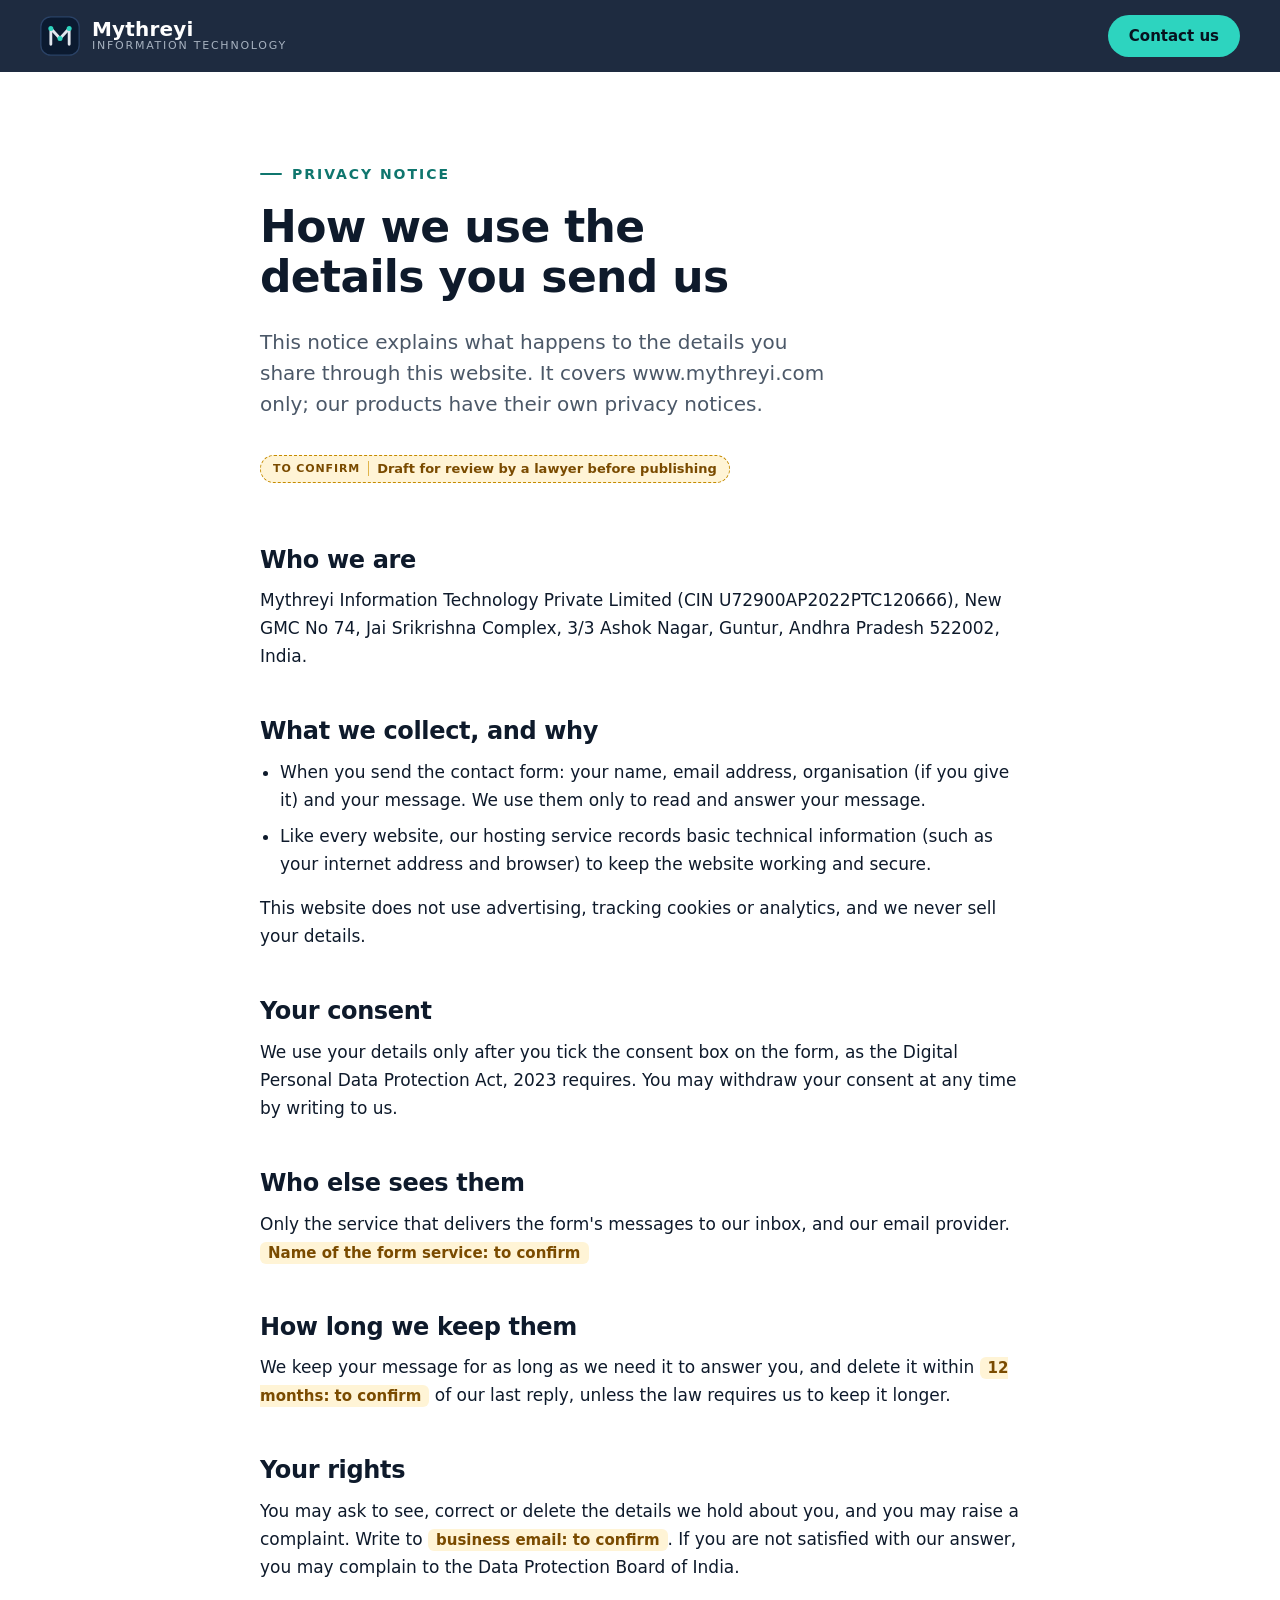
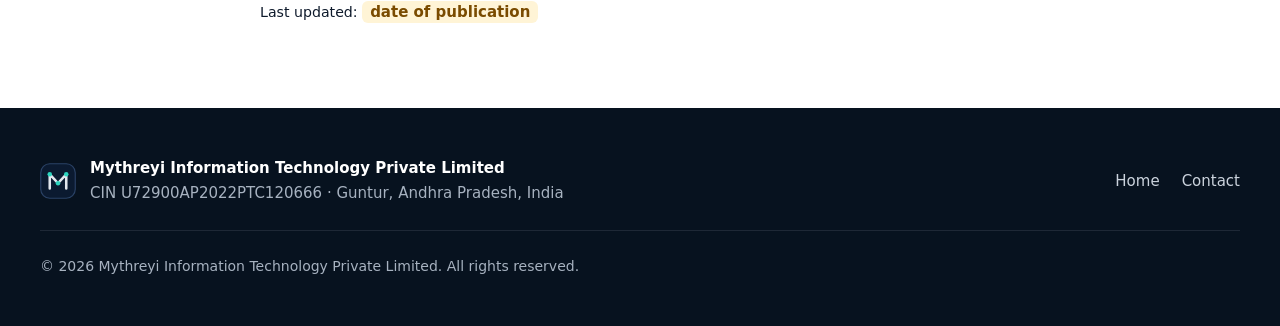
==== privacy.html @ 520f8825 "Company website for Mythreyi Information Technology: one page, design guide, deploy steps One page a" ====
<!doctype html>
<html lang="en-IN">
<head>
  <meta charset="utf-8">
  <meta name="viewport" content="width=device-width, initial-scale=1">
  <title>Privacy notice | Mythreyi Information Technology</title>
  <meta name="description" content="How Mythreyi Information Technology Private Limited uses the details you send through this website.">
  <link rel="canonical" href="https://www.mythreyi.com/privacy.html">
  <meta name="theme-color" content="#0B1A30">
  <meta name="referrer" content="strict-origin-when-cross-origin">
  <meta http-equiv="Content-Security-Policy" content="default-src 'self'; script-src 'self'; style-src 'self'; img-src 'self' data:; base-uri 'self'; object-src 'none'">
  <link rel="icon" href="assets/img/favicon.svg" type="image/svg+xml">
  <link rel="stylesheet" href="assets/css/styles.css">
  <script src="assets/js/main.js" defer></script>
</head>
<body class="review">
  <a class="skip-link" href="#main">Skip to main content</a>
  <header class="site-header" data-header>
    <div class="container header-inner">
      <a class="brand" href="index.html" aria-label="Mythreyi Information Technology, home page">
        <img class="brand-mark" src="assets/img/logo-mark.svg" alt="" width="40" height="40">
        <span class="brand-text">
          <span class="brand-name">Mythreyi</span>
          <span class="brand-sub">Information Technology</span>
        </span>
      </a>
      <a class="btn btn-primary btn-sm" href="index.html#contact">Contact us</a>
    </div>
  </header>

  <main id="main" class="page">
    <div class="container">
      <p class="eyebrow">Privacy notice</p>
      <h1>How we use the details you send us</h1>
      <p class="lead">This notice explains what happens to the details you share through this website.
        It covers www.mythreyi.com only; our products have their own privacy notices.</p>
      <p class="review-note">Draft for review by a lawyer before publishing</p>

      <h2>Who we are</h2>
      <p>Mythreyi Information Technology Private Limited (CIN U72900AP2022PTC120666), New GMC No 74,
        Jai Srikrishna Complex, 3/3 Ashok Nagar, Guntur, Andhra Pradesh 522002, India.</p>

      <h2>What we collect, and why</h2>
      <ul>
        <li>When you send the contact form: your name, email address, organisation (if you give it) and your message.
          We use them only to read and answer your message.</li>
        <li>Like every website, our hosting service records basic technical information (such as your internet address
          and browser) to keep the website working and secure.</li>
      </ul>
      <p>This website does not use advertising, tracking cookies or analytics, and we never sell your details.</p>

      <h2>Your consent</h2>
      <p>We use your details only after you tick the consent box on the form, as the Digital Personal Data
        Protection Act, 2023 requires. You may withdraw your consent at any time by writing to us.</p>

      <h2>Who else sees them</h2>
      <p>Only the service that delivers the form's messages to our inbox, and our email provider.
        <span class="tbc">Name of the form service: to confirm</span></p>

      <h2>How long we keep them</h2>
      <p>We keep your message for as long as we need it to answer you, and delete it within
        <span class="tbc">12 months: to confirm</span> of our last reply, unless the law requires us to keep it longer.</p>

      <h2>Your rights</h2>
      <p>You may ask to see, correct or delete the details we hold about you, and you may raise a complaint.
        Write to <span class="tbc">business email: to confirm</span>. If you are not satisfied with our answer, you may
        complain to the Data Protection Board of India.</p>

      <p><small>Last updated: <span class="tbc">date of publication</span></small></p>
    </div>
  </main>

  <footer class="site-footer">
    <div class="container footer-inner">
      <div class="footer-brand">
        <img src="assets/img/logo-mark.svg" alt="" width="36" height="36">
        <div>
          <p class="footer-name">Mythreyi Information Technology Private Limited</p>
          <p>CIN U72900AP2022PTC120666 · Guntur, Andhra Pradesh, India</p>
        </div>
      </div>
      <nav class="footer-nav" aria-label="Footer">
        <ul>
          <li><a href="index.html">Home</a></li>
          <li><a href="index.html#contact">Contact</a></li>
        </ul>
      </nav>
      <p class="copyright">© <span data-year>2026</span> Mythreyi Information Technology Private Limited. All rights reserved.</p>
    </div>
  </footer>
</body>
</html>
---- assets/css/styles.css ----
/* Mythreyi Information Technology: one stylesheet, no frameworks.
   1. Design tokens  2. Base  3. Layout  4. Components  5. Sections  6. Motion  7. Review notes */

/* 1. Design tokens ------------------------------------------------------------------------- */
:root {
  /* Colour: midnight navy, soft white, subtle silver, teal accent */
  --navy-950: #07121F;
  --navy-900: #0B1A30;   /* midnight navy: hero, dark sections */
  --navy-800: #11243F;
  --navy-700: #1B3456;
  --navy-600: #2A4266;   /* lines on dark */
  --white: #FFFFFF;
  --white-soft: #F8F9FB; /* page background on light sections */
  --silver-100: #EEF1F5;
  --silver-200: #E2E7EE; /* lines on light */
  --silver-300: #CBD3DD;
  --silver-400: #A7B2C0; /* secondary text on dark (8:1 on navy) */
  --slate-600: #4B5868;  /* secondary text on light (6.9:1) */
  --ink: #0E1A2B;        /* main text on light */
  --teal-300: #5EEAD4;
  --teal-400: #2DD4BF;   /* accent on dark (9.4:1 on navy) */
  --teal-600: #0D9488;
  --teal-700: #0F766E;   /* accent text and buttons on light (5.5:1 on white) */
  --teal-50: #E9FBF8;
  --blue-500: #3B82F6;   /* electric blue: used only in the hero illustration */

  /* Type: no web fonts, so pages load fast and no visitor data goes to a font service */
  --font-display: "Avenir Next", "Segoe UI Variable Display", "Segoe UI", system-ui, -apple-system, Roboto, "Helvetica Neue", Arial, sans-serif;
  --font-body: system-ui, -apple-system, "Segoe UI", Roboto, "Helvetica Neue", Arial, sans-serif;
  --step--1: 0.875rem;
  --step-0: 1.0625rem;
  --step-1: 1.25rem;
  --step-2: clamp(1.25rem, 1.1rem + 0.6vw, 1.5rem);
  --step-3: clamp(1.9rem, 1.4rem + 2vw, 2.75rem);
  --step-4: clamp(2.3rem, 1.4rem + 3.4vw, 3.75rem);

  /* Space, shape, depth */
  --space-1: 0.25rem; --space-2: 0.5rem; --space-3: 0.75rem; --space-4: 1rem;
  --space-5: 1.5rem; --space-6: 2rem; --space-7: 3rem; --space-8: 4rem;
  --section-y: clamp(4rem, 2.5rem + 5vw, 7.5rem);
  --radius-sm: 8px; --radius: 14px; --radius-lg: 22px;
  --shadow-sm: 0 1px 2px rgb(11 26 48 / 0.06);
  --shadow: 0 1px 2px rgb(11 26 48 / 0.05), 0 8px 24px rgb(11 26 48 / 0.07);
  --shadow-lg: 0 2px 4px rgb(11 26 48 / 0.06), 0 18px 48px rgb(11 26 48 / 0.12);
  --header-h: 72px;
  --ease: cubic-bezier(0.22, 0.61, 0.36, 1);
}

/* 2. Base ---------------------------------------------------------------------------------- */
*, *::before, *::after { box-sizing: border-box; }
html { -webkit-text-size-adjust: 100%; scroll-behavior: smooth; scroll-padding-top: calc(var(--header-h) + 8px); }
body {
  margin: 0;
  font-family: var(--font-body);
  font-size: var(--step-0);
  line-height: 1.65;
  color: var(--ink);
  background: var(--white);
  -webkit-font-smoothing: antialiased;
  text-rendering: optimizeLegibility;
}
img, svg { display: block; max-width: 100%; }
h1, h2, h3, h4 { font-family: var(--font-display); line-height: 1.15; margin: 0; letter-spacing: -0.015em; color: inherit; text-wrap: balance; }
.lead, .hero-lead { text-wrap: balance; }
h2 { font-size: var(--step-3); font-weight: 600; }
h3 { font-size: var(--step-2); font-weight: 600; }
h4 { font-size: var(--step-1); font-weight: 600; }
p { margin: 0 0 var(--space-4); }
p:last-child { margin-bottom: 0; }
a { color: var(--teal-700); text-underline-offset: 3px; }
a:hover { color: var(--navy-900); }
ul, ol { margin: 0; padding: 0; }
button, input, textarea { font: inherit; }

:focus-visible { outline: 3px solid var(--teal-400); outline-offset: 3px; border-radius: 4px; }
.section-dark :focus-visible, .hero :focus-visible, .site-header :focus-visible { outline-color: var(--teal-300); }

.visually-hidden {
  position: absolute !important; width: 1px; height: 1px; padding: 0; margin: -1px;
  overflow: hidden; clip: rect(0 0 0 0); white-space: nowrap; border: 0;
}
.skip-link {
  position: absolute; left: 16px; top: -100px; z-index: 200;
  background: var(--white); color: var(--navy-900); padding: 10px 16px; border-radius: var(--radius-sm);
  font-weight: 600; box-shadow: var(--shadow);
}
.skip-link:focus { top: 12px; }

/* 3. Layout -------------------------------------------------------------------------------- */
.container { width: min(100% - 32px, 1200px); margin-inline: auto; }
@media (min-width: 640px) { .container { width: min(100% - 48px, 1200px); } }

.section { padding-block: var(--section-y); }
.section-soft { background: var(--white-soft); }
.section-dark { background: var(--navy-900); color: var(--silver-200); }
.section-dark h2, .section-dark h3 { color: var(--white); }

.section-head { max-width: 640px; margin-bottom: var(--space-7); }
.section-head h2 { margin-bottom: var(--space-4); }
.section-head-center { margin-inline: auto; text-align: center; }
.lead { font-size: var(--step-1); line-height: 1.55; color: var(--slate-600); }
.section-dark .lead, .hero .lead { color: var(--silver-400); }

.eyebrow {
  display: inline-flex; align-items: center; gap: 10px;
  font-size: var(--step--1); font-weight: 600; letter-spacing: 0.14em; text-transform: uppercase;
  color: var(--teal-700); margin-bottom: var(--space-4);
}
.eyebrow::before { content: ""; width: 22px; height: 2px; background: currentColor; border-radius: 2px; }
.eyebrow-light { color: var(--teal-400); }

/* 4. Components ---------------------------------------------------------------------------- */
.btn {
  display: inline-flex; align-items: center; justify-content: center; gap: 8px;
  min-height: 48px; padding: 12px 26px; border-radius: 999px; border: 1.5px solid transparent;
  font-weight: 600; font-size: 1rem; line-height: 1.2; text-decoration: none; cursor: pointer;
  transition: background-color .2s var(--ease), color .2s var(--ease), border-color .2s var(--ease), transform .2s var(--ease), box-shadow .2s var(--ease);
}
.btn:hover { transform: translateY(-1px); }
.btn-primary { background: var(--teal-700); color: var(--white); }
.btn-primary:hover { background: var(--navy-900); color: var(--white); box-shadow: var(--shadow); }
.section-dark .btn-primary, .hero .btn-primary, .site-header .btn-primary { background: var(--teal-400); color: var(--navy-950); }
.section-dark .btn-primary:hover, .hero .btn-primary:hover, .site-header .btn-primary:hover { background: var(--white); color: var(--navy-950); }
.btn-ghost { background: transparent; color: var(--white); border-color: rgb(226 231 238 / 0.45); }
.btn-ghost:hover { border-color: var(--white); background: rgb(255 255 255 / 0.06); color: var(--white); }
.btn-sm { min-height: 42px; padding: 9px 20px; font-size: 0.9375rem; }
.btn-block { width: 100%; }
.btn[disabled] { opacity: .6; cursor: progress; transform: none; }

.card {
  background: var(--white); border: 1px solid var(--silver-200); border-radius: var(--radius);
  padding: var(--space-6); box-shadow: var(--shadow-sm);
  transition: transform .25s var(--ease), box-shadow .25s var(--ease), border-color .25s var(--ease);
}
.cards { list-style: none; display: grid; gap: var(--space-5); }
@media (min-width: 640px) { .cards-3 { grid-template-columns: repeat(2, 1fr); } }
@media (min-width: 960px) { .cards-3 { grid-template-columns: repeat(3, 1fr); } }

.icon {
  display: inline-grid; place-items: center; width: 48px; height: 48px; border-radius: 12px;
  background: var(--teal-50); color: var(--teal-700); margin-bottom: var(--space-5);
}
.icon svg, .step-icon svg { width: 24px; height: 24px; fill: none; stroke: currentColor; stroke-width: 1.6; stroke-linecap: round; stroke-linejoin: round; }

/* Header */
.site-header {
  position: sticky; top: 0; z-index: 100; height: var(--header-h);
  background: rgb(11 26 48 / 0.92); color: var(--white);
  border-bottom: 1px solid transparent;
  -webkit-backdrop-filter: saturate(140%) blur(12px); backdrop-filter: saturate(140%) blur(12px);
  transition: border-color .3s var(--ease), background-color .3s var(--ease);
}
.site-header.is-scrolled { background: rgb(7 18 31 / 0.96); border-bottom-color: rgb(167 178 192 / 0.16); }
.header-inner { height: 100%; display: flex; align-items: center; justify-content: space-between; gap: var(--space-5); }
.brand { display: inline-flex; align-items: center; gap: 12px; color: var(--white); text-decoration: none; }
.brand:hover { color: var(--white); }
.brand-mark { width: 40px; height: 40px; }
.brand-text { display: grid; line-height: 1.1; }
.brand-name { font-family: var(--font-display); font-size: 1.25rem; font-weight: 600; letter-spacing: 0.01em; }
.brand-sub { font-size: 0.6875rem; letter-spacing: 0.16em; text-transform: uppercase; color: var(--silver-400); }

.nav-toggle {
  display: inline-grid; place-items: center; width: 48px; height: 48px; margin-right: -8px;
  background: transparent; border: 0; color: var(--white); cursor: pointer; border-radius: 10px;
}
.nav-toggle-bars, .nav-toggle-bars::before, .nav-toggle-bars::after {
  display: block; width: 22px; height: 2px; background: currentColor; border-radius: 2px;
  transition: transform .25s var(--ease), opacity .2s var(--ease);
}
.nav-toggle-bars { position: relative; }
.nav-toggle-bars::before, .nav-toggle-bars::after { content: ""; position: absolute; left: 0; }
.nav-toggle-bars::before { top: -7px; }
.nav-toggle-bars::after { top: 7px; }
.nav-toggle[aria-expanded="true"] .nav-toggle-bars { background: transparent; }
.nav-toggle[aria-expanded="true"] .nav-toggle-bars::before { transform: translateY(7px) rotate(45deg); }
.nav-toggle[aria-expanded="true"] .nav-toggle-bars::after { transform: translateY(-7px) rotate(-45deg); }

.nav-menu { list-style: none; }
.nav-link {
  display: block; color: var(--silver-200); text-decoration: none; font-weight: 500; font-size: 0.975rem;
  padding: 10px 2px; position: relative;
}
.nav-link:hover, .nav-link.is-current { color: var(--white); }
.nav-link::after {
  content: ""; position: absolute; left: 2px; right: 2px; bottom: 4px; height: 2px; border-radius: 2px;
  background: var(--teal-400); transform: scaleX(0); transform-origin: left; transition: transform .25s var(--ease);
}
.nav-link:hover::after, .nav-link.is-current::after { transform: scaleX(1); }

/* Phones and tablets: the menu folds under the bar */
@media (max-width: 959.98px) {
  .nav-menu {
    position: fixed; inset: var(--header-h) 0 auto 0; z-index: 99;
    display: grid; gap: 2px; padding: 12px 16px 24px;
    background: var(--navy-950); border-bottom: 1px solid var(--navy-600);
    box-shadow: 0 24px 48px rgb(0 0 0 / 0.35);
    max-height: calc(100dvh - var(--header-h)); overflow-y: auto;
  }
  .nav-menu:not(.is-open) { display: none; }
  .nav-link { padding: 14px 4px; font-size: 1.0625rem; border-bottom: 1px solid rgb(167 178 192 / 0.12); }
  .nav-link::after { display: none; }
  .nav-cta { padding-top: 16px; }
  .nav-cta .btn { width: 100%; min-height: 48px; }
  body.menu-open { overflow: hidden; }
}
@media (min-width: 960px) {
  .nav-toggle { display: none; }
  .nav-menu { display: flex; align-items: center; gap: clamp(16px, 2vw, 30px); }
  .nav-cta { margin-left: 8px; }
}
/* Without JavaScript the folded menu can't open, but every section is on this one page and in the footer links */

/* 5. Sections ------------------------------------------------------------------------------ */

/* Hero */
.hero {
  position: relative; overflow: hidden; color: var(--white);
  background:
    radial-gradient(60rem 40rem at 78% 40%, rgb(45 212 191 / 0.09), transparent 60%),
    var(--navy-900);
  padding-top: clamp(3rem, 2rem + 4vw, 6rem);
  padding-bottom: clamp(2.5rem, 2rem + 2vw, 4rem);
}
.hero::before { /* faint engineering grid */
  content: ""; position: absolute; inset: 0; pointer-events: none; opacity: .5;
  background-image:
    linear-gradient(rgb(167 178 192 / 0.06) 1px, transparent 1px),
    linear-gradient(90deg, rgb(167 178 192 / 0.06) 1px, transparent 1px);
  background-size: 56px 56px;
  -webkit-mask-image: linear-gradient(180deg, #000 30%, transparent 95%);
  mask-image: linear-gradient(180deg, #000 30%, transparent 95%);
}
.hero-inner { position: relative; display: grid; gap: var(--space-6); align-items: center; }
@media (min-width: 960px) { .hero-inner { grid-template-columns: 1.25fr 0.85fr; gap: var(--space-6); } }
.hero-title { font-size: var(--step-4); font-weight: 600; letter-spacing: -0.025em; line-height: 1.06; margin-bottom: var(--space-5); }
.hero-title .line { display: block; }
.hero-title .accent { color: var(--teal-400); }
.hero-lead { font-size: clamp(1.125rem, 1rem + 0.5vw, 1.375rem); color: var(--silver-300); max-width: 34ch; margin-bottom: var(--space-6); }
.hero-actions { display: flex; flex-wrap: wrap; gap: 12px; }
.hero-visual { justify-self: center; width: min(100%, 520px); }
@media (max-width: 959.98px) { .hero-visual { width: min(82%, 380px); order: 2; } }

.facts {
  position: relative; list-style: none; display: flex; flex-wrap: wrap; gap: 10px 32px;
  margin-top: clamp(2rem, 1rem + 3vw, 3.5rem); padding-top: var(--space-5);
  border-top: 1px solid rgb(167 178 192 / 0.18);
  font-size: 0.9375rem; color: var(--silver-300);
}
.facts li { display: inline-flex; align-items: center; gap: 10px; }
.facts li::before { content: ""; width: 6px; height: 6px; border-radius: 50%; background: var(--teal-400); }

/* Hero illustration */
.lattice .orbit { fill: none; stroke: rgb(203 211 221 / 0.14); stroke-width: 1; }
.lattice .orbit-dashed { stroke: rgb(94 234 212 / 0.28); stroke-dasharray: 2 9; }
.lattice .links polygon, .lattice .links path { fill: none; stroke: rgb(203 211 221 / 0.22); stroke-width: 1.2; }
.lattice .links .ring-outer { stroke: rgb(203 211 221 / 0.16); stroke-dasharray: 4 6; }
.lattice .satellites circle { fill: var(--blue-500); opacity: .8; }
.lattice .pulse { fill: none; stroke: var(--teal-300); stroke-width: 2.4; stroke-linecap: round; stroke-dasharray: 10 100; stroke-dashoffset: 110; opacity: 0; }
.lattice .p5, .lattice .p6 { stroke: var(--blue-500); }
.lattice .nodes-outer circle { fill: var(--navy-900); stroke: var(--silver-400); stroke-width: 1.5; }
.lattice .nodes-inner circle { fill: var(--teal-400); }
.lattice .hub-shape { fill: var(--navy-800); stroke: var(--teal-400); stroke-width: 1.6; }
.lattice .hub-m { fill: none; stroke: var(--silver-200); stroke-width: 4; stroke-linecap: round; stroke-linejoin: round; }
.lattice .hub-dot { fill: var(--teal-400); }

/* About */
.about-grid { display: grid; gap: var(--space-6); align-items: start; }
@media (min-width: 960px) { .about-grid { grid-template-columns: 1.2fr 1fr; gap: var(--space-8); } .about-grid .section-head { margin-bottom: 0; } }
.mv { display: grid; gap: var(--space-4); }
.mv-card {
  background: var(--white); border: 1px solid var(--silver-200); border-left: 3px solid var(--teal-600);
  border-radius: var(--radius); padding: var(--space-5) var(--space-6); box-shadow: var(--shadow-sm);
}
.mv-card h3 { font-size: var(--step--1); letter-spacing: 0.14em; text-transform: uppercase; color: var(--teal-700); margin-bottom: var(--space-2); }
.mv-card p { font-family: var(--font-display); font-size: var(--step-1); line-height: 1.45; color: var(--ink); }

.values { margin-top: var(--space-8); padding-top: var(--space-7); border-top: 1px solid var(--silver-200); }
.values-head { display: flex; flex-wrap: wrap; align-items: center; gap: 12px 20px; margin-bottom: var(--space-6); }
.values-title { font-size: var(--step-2); }
.values-list { list-style: none; display: grid; gap: var(--space-6); }
@media (min-width: 640px) { .values-list { grid-template-columns: repeat(2, 1fr); } }
@media (min-width: 960px) { .values-list { grid-template-columns: repeat(4, 1fr); } }
.value h4 { margin: var(--space-3) 0 var(--space-2); }
.value p { color: var(--slate-600); }
.value-mark { display: block; width: 28px; height: 28px; border: 2px solid var(--teal-600); border-radius: 8px; transform: rotate(45deg) scale(.8); position: relative; }
.value-mark::after { content: ""; position: absolute; inset: 6px; background: var(--teal-400); border-radius: 2px; }

/* Services */
.service h3 { margin-bottom: var(--space-3); }
.service p { color: var(--slate-600); }
@media (hover: hover) {
  .service:hover { transform: translateY(-4px); box-shadow: var(--shadow-lg); border-color: rgb(13 148 136 / 0.45); }
}

/* Why Mythreyi */
.why-grid { display: grid; gap: var(--space-6); }
@media (min-width: 960px) { .why-grid { grid-template-columns: 0.9fr 1.1fr; gap: var(--space-8); } .why-grid .section-head { position: sticky; top: calc(var(--header-h) + 32px); align-self: start; } }
.why-list { list-style: none; display: grid; gap: 0; }
.why-item { display: grid; grid-template-columns: auto 1fr; gap: var(--space-5); padding: var(--space-6) 0; border-top: 1px solid rgb(167 178 192 / 0.18); }
.why-item:last-child { border-bottom: 1px solid rgb(167 178 192 / 0.18); }
.why-num { font-family: var(--font-display); font-size: 0.9375rem; font-weight: 600; letter-spacing: 0.08em; color: var(--teal-400); padding-top: 4px; }
.why-item h3 { margin-bottom: var(--space-2); }
.why-item p { color: var(--silver-400); }

/* Approach */
.process { list-style: none; display: grid; gap: var(--space-5); position: relative; counter-reset: step; }
.step { position: relative; background: var(--white); border: 1px solid var(--silver-200); border-radius: var(--radius); padding: var(--space-6); box-shadow: var(--shadow-sm); }
.step-icon {
  display: inline-grid; place-items: center; width: 56px; height: 56px; border-radius: 50%;
  background: var(--navy-900); color: var(--teal-400); margin-bottom: var(--space-4);
  box-shadow: 0 0 0 6px var(--white-soft), 0 0 0 7px var(--silver-200);
  position: relative; z-index: 1;
}
.step-num { display: block; font-size: var(--step--1); font-weight: 600; letter-spacing: 0.12em; text-transform: uppercase; color: var(--teal-700); margin-bottom: var(--space-1); }
.step h3 { margin-bottom: var(--space-3); }
.step p { color: var(--slate-600); }
@media (max-width: 959.98px) { /* phones and tablets: a vertical line joins the steps */
  .process::before { content: ""; position: absolute; left: calc(var(--space-6) + 28px); top: 40px; bottom: 40px; width: 2px; background: linear-gradient(var(--teal-600), var(--silver-300)); }
}
@media (min-width: 960px) { /* desktop: a horizontal line through the icons, with arrows */
  .process { grid-template-columns: repeat(4, 1fr); }
  .process::before { content: ""; position: absolute; left: 12%; right: 12%; top: calc(var(--space-6) + 28px); height: 2px; background: linear-gradient(90deg, var(--teal-600), var(--silver-300)); }
  .step:not(:last-child)::after {
    content: ""; position: absolute; top: calc(var(--space-6) + 22px); right: -15px; width: 10px; height: 10px; z-index: 2;
    border-top: 2px solid var(--teal-600); border-right: 2px solid var(--teal-600); transform: rotate(45deg);
  }
}

/* Projects */
.project { border: 1px solid var(--silver-200); border-radius: var(--radius-lg); background: var(--white); box-shadow: var(--shadow); overflow: hidden; }
.project + .project { margin-top: var(--space-5); }
.project-body { padding: clamp(1.5rem, 1rem + 2vw, 3rem); }
.project-body h3 { font-size: var(--step-3); margin-bottom: var(--space-4); }
.project-body > p { color: var(--slate-600); max-width: 60ch; }
.project-feature { display: grid; }
@media (min-width: 960px) { .project-feature { grid-template-columns: 1.25fr 1fr; align-items: center; } }
.project-shot {
  margin: 0; padding: clamp(1.5rem, 1rem + 2vw, 3rem); display: grid; place-items: center;
  background:
    radial-gradient(28rem 20rem at 50% 40%, rgb(45 212 191 / 0.14), transparent 70%),
    var(--navy-900);
  align-self: stretch;
}
.project-shot img {
  width: min(100%, 300px); height: auto; border-radius: 28px;
  border: 8px solid var(--navy-700); box-shadow: 0 30px 60px rgb(0 0 0 / 0.35);
}
.project-status { display: inline-flex; align-items: center; gap: 8px; font-size: var(--step--1); font-weight: 600; letter-spacing: 0.06em; text-transform: uppercase; margin-bottom: var(--space-3); }
.project-status::before { content: ""; width: 8px; height: 8px; border-radius: 50%; }
.status-live { color: var(--teal-700); }
.status-live::before { background: var(--teal-600); box-shadow: 0 0 0 4px rgb(13 148 136 / 0.18); }
.status-planning { color: var(--slate-600); }
.status-planning::before { background: var(--silver-400); }
.project-minor .project-body h3 { font-size: var(--step-2); }
.tags { list-style: none; display: flex; flex-wrap: wrap; gap: 8px; margin: var(--space-5) 0 var(--space-6); }
.tags li { font-size: 0.875rem; padding: 5px 12px; border-radius: 999px; background: var(--silver-100); color: var(--slate-600); border: 1px solid var(--silver-200); }

/* Contact */
.contact { background:
    radial-gradient(50rem 30rem at 0% 100%, rgb(45 212 191 / 0.08), transparent 60%),
    var(--navy-900); }
.contact-grid { display: grid; gap: var(--space-7); align-items: start; }
@media (min-width: 960px) { .contact-grid { grid-template-columns: 1fr 1fr; gap: var(--space-8); } }
.contact-copy h2 { margin-bottom: var(--space-4); }
.contact-details { margin: var(--space-6) 0 0; display: grid; gap: var(--space-5); }
.contact-details dt { font-size: var(--step--1); font-weight: 600; letter-spacing: 0.12em; text-transform: uppercase; color: var(--teal-400); margin-bottom: 4px; }
.contact-details dd { margin: 0; color: var(--silver-200); }
.social { margin-top: var(--space-6); }
.social-list { list-style: none; display: flex; gap: 12px; flex-wrap: wrap; }
.social-list a { display: inline-flex; align-items: center; min-height: 44px; padding: 8px 18px; border-radius: 999px; border: 1px solid var(--navy-600); color: var(--silver-200); text-decoration: none; }
.social-list a:hover { border-color: var(--teal-400); color: var(--white); }

.contact-form {
  background: var(--white); color: var(--ink); border-radius: var(--radius-lg);
  padding: clamp(1.5rem, 1rem + 2vw, 2.5rem); box-shadow: var(--shadow-lg);
  display: grid; gap: var(--space-4);
}
.contact-form .form-title { font-size: var(--step-2); margin-bottom: var(--space-2); color: var(--ink); }
.field { display: grid; gap: 6px; }
.field label { font-weight: 600; font-size: 0.9375rem; }
.optional { font-weight: 400; color: var(--slate-600); }
.field input[type="text"], .field input[type="email"], .field textarea {
  width: 100%; min-height: 48px; padding: 11px 14px; color: var(--ink);
  background: var(--white-soft); border: 1.5px solid var(--silver-300); border-radius: 10px;
  transition: border-color .2s var(--ease), background-color .2s var(--ease), box-shadow .2s var(--ease);
}
.field textarea { resize: vertical; min-height: 132px; }
.field input:hover, .field textarea:hover { border-color: var(--slate-600); }
.field input:focus-visible, .field textarea:focus-visible { outline: none; border-color: var(--teal-700); background: var(--white); box-shadow: 0 0 0 3px rgb(15 118 110 / 0.22); }
.field [aria-invalid="true"] { border-color: #B42318; }
.field-error { margin: 0; font-size: 0.875rem; color: #B42318; }
.field-check { grid-template-columns: auto 1fr; align-items: start; gap: 4px 12px; }
.field-check input { width: 22px; height: 22px; margin: 2px 0 0; accent-color: var(--teal-700); }
.field-check label { font-weight: 400; font-size: 0.9375rem; color: var(--slate-600); }
.field-check .field-error { grid-column: 2; }
.hp { position: absolute; left: -10000px; width: 1px; height: 1px; overflow: hidden; }
.form-status { margin: 0; font-size: 0.9375rem; min-height: 1.5em; }
.form-status.is-ok { color: var(--teal-700); font-weight: 600; }
.form-status.is-error { color: #B42318; }

/* Footer */
.site-footer { background: var(--navy-950); color: var(--silver-400); padding-block: var(--space-7); font-size: 0.9375rem; }
.footer-inner { display: grid; gap: var(--space-5); }
@media (min-width: 960px) { .footer-inner { grid-template-columns: 1fr auto; align-items: center; } }
.footer-brand { display: flex; gap: 14px; align-items: center; }
.footer-brand p { margin: 0; }
.footer-name { color: var(--white); font-weight: 600; }
.footer-nav ul { list-style: none; display: flex; flex-wrap: wrap; gap: 6px 22px; }
.footer-nav a { color: var(--silver-300); text-decoration: none; display: inline-block; padding: 6px 0; }
.footer-nav a:hover { color: var(--white); text-decoration: underline; }
.copyright { grid-column: 1 / -1; margin: 0; padding-top: var(--space-5); border-top: 1px solid rgb(167 178 192 / 0.14); font-size: 0.875rem; }

/* Simple pages (privacy notice, 404) */
.page { padding-block: clamp(3rem, 2rem + 4vw, 6rem); }
.page .container { max-width: 760px; }
.page h1 { font-size: var(--step-3); margin-bottom: var(--space-5); }
.page h2 { font-size: var(--step-2); margin: var(--space-7) 0 var(--space-3); }
.page ul { padding-left: 1.25rem; margin-bottom: var(--space-4); }
.page li { margin-bottom: var(--space-2); }
.page .lead { margin-bottom: var(--space-6); }

/* 6. Motion: gentle, and switched off for people who ask for less motion ------------------- */
/* main.js hides only what starts below the screen, then shows it as it scrolls in: no flash, and no JavaScript = all visible */
[data-reveal] { transition: opacity .7s var(--ease), transform .7s var(--ease); }
[data-reveal].reveal-pending { opacity: 0; transform: translateY(18px); }

@keyframes pulse-travel { 0% { stroke-dashoffset: 110; opacity: 0; } 12% { opacity: 1; } 70% { opacity: 1; } 100% { stroke-dashoffset: 0; opacity: 0; } }
@keyframes spin { to { transform: rotate(360deg); } }
@keyframes breathe { 0%, 100% { opacity: .55; } 50% { opacity: 1; } }

.lattice .spin { transform-box: view-box; transform-origin: 280px 280px; animation: spin 90s linear infinite; }
.lattice .pulse { animation: pulse-travel 4.8s var(--ease) infinite; }
.lattice .p2 { animation-delay: .8s; }
.lattice .p3 { animation-delay: 1.6s; }
.lattice .p4 { animation-delay: 2.4s; animation-duration: 5.6s; }
.lattice .p5 { animation-delay: 3.2s; animation-duration: 5.6s; }
.lattice .p6 { animation-delay: 4s; animation-duration: 5.6s; }
.lattice .nodes-outer circle { animation: breathe 6s ease-in-out infinite; }
.lattice .nodes-outer circle:nth-child(2n) { animation-delay: 3s; }

@media (prefers-reduced-motion: reduce) {
  html { scroll-behavior: auto; }
  *, *::before, *::after { animation: none !important; transition-duration: 0.01ms !important; }
  [data-reveal].reveal-pending { opacity: 1; transform: none; }
  .lattice .pulse { opacity: 0; }
}

/* 7. Review notes: shown only while <body class="review"> ---------------------------------- */
.review-note, .review-only { display: none; }
.review .review-only { display: block; }
.review .review-note {
  display: inline-flex; align-items: center; gap: 8px; margin: 0 0 var(--space-4);
  padding: 4px 12px; border-radius: 16px; border: 1px dashed #C58B00;
  background: #FFF4D6; color: #7A4B00; font-size: 0.8125rem; font-weight: 600; line-height: 1.4;
}
.review .review-note::before { content: "To confirm"; flex-shrink: 0; white-space: nowrap; text-transform: uppercase; letter-spacing: 0.08em; font-size: 0.6875rem; padding-right: 8px; border-right: 1px solid #E0B44A; }
.review .values-head .review-note { margin: 0; }
.tbc { background: #FFF4D6; color: #7A4B00; padding: 2px 8px; border-radius: 6px; font-weight: 600; font-size: 0.9375rem; }
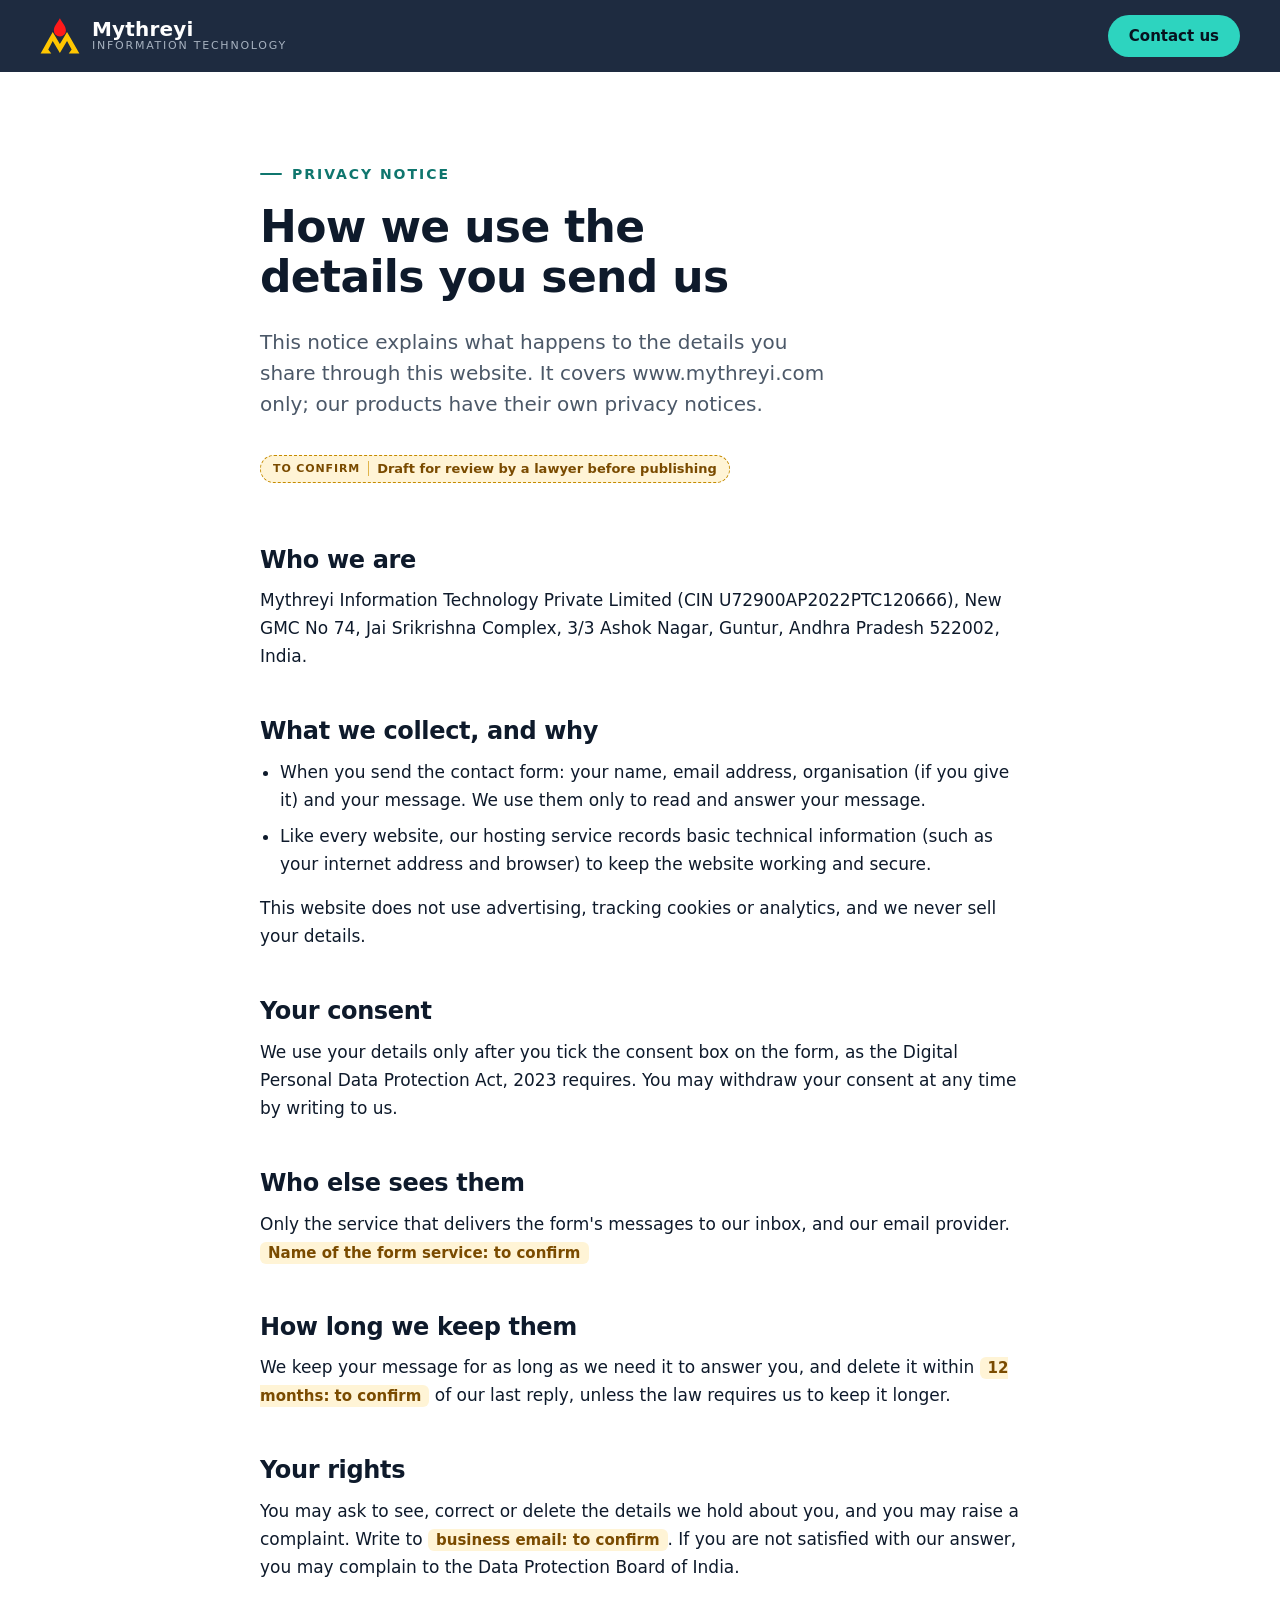
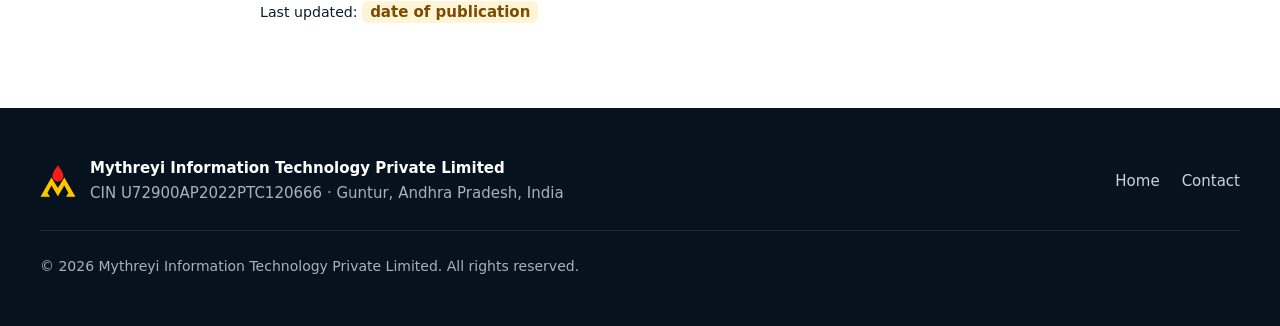
==== commit d8515785: "Use the Mythreyi logo: header, footer, hero, favicon, phone icon and share image The yellow mountain" ====
--- a/privacy.html
+++ b/privacy.html
@@ -10,6 +10,7 @@
   <meta name="referrer" content="strict-origin-when-cross-origin">
   <meta http-equiv="Content-Security-Policy" content="default-src 'self'; script-src 'self'; style-src 'self'; img-src 'self' data:; base-uri 'self'; object-src 'none'">
   <link rel="icon" href="assets/img/favicon.svg" type="image/svg+xml">
+  <link rel="apple-touch-icon" href="assets/img/apple-touch-icon.png">
   <link rel="stylesheet" href="assets/css/styles.css">
   <script src="assets/js/main.js" defer></script>
 </head>
@@ -18,7 +19,7 @@
   <header class="site-header" data-header>
     <div class="container header-inner">
       <a class="brand" href="index.html" aria-label="Mythreyi Information Technology, home page">
-        <img class="brand-mark" src="assets/img/logo-mark.svg" alt="" width="40" height="40">
+        <img class="brand-mark" src="assets/img/logo.svg" alt="" width="40" height="40">
         <span class="brand-text">
           <span class="brand-name">Mythreyi</span>
           <span class="brand-sub">Information Technology</span>
@@ -73,7 +74,7 @@
   <footer class="site-footer">
     <div class="container footer-inner">
       <div class="footer-brand">
-        <img src="assets/img/logo-mark.svg" alt="" width="36" height="36">
+        <img src="assets/img/logo.svg" alt="" width="36" height="36">
         <div>
           <p class="footer-name">Mythreyi Information Technology Private Limited</p>
           <p>CIN U72900AP2022PTC120666 · Guntur, Andhra Pradesh, India</p>
--- a/assets/css/styles.css
+++ b/assets/css/styles.css
@@ -260,8 +260,6 @@
 .lattice .nodes-outer circle { fill: var(--navy-900); stroke: var(--silver-400); stroke-width: 1.5; }
 .lattice .nodes-inner circle { fill: var(--teal-400); }
 .lattice .hub-shape { fill: var(--navy-800); stroke: var(--teal-400); stroke-width: 1.6; }
-.lattice .hub-m { fill: none; stroke: var(--silver-200); stroke-width: 4; stroke-linecap: round; stroke-linejoin: round; }
-.lattice .hub-dot { fill: var(--teal-400); }
 
 /* About */
 .about-grid { display: grid; gap: var(--space-6); align-items: start; }
